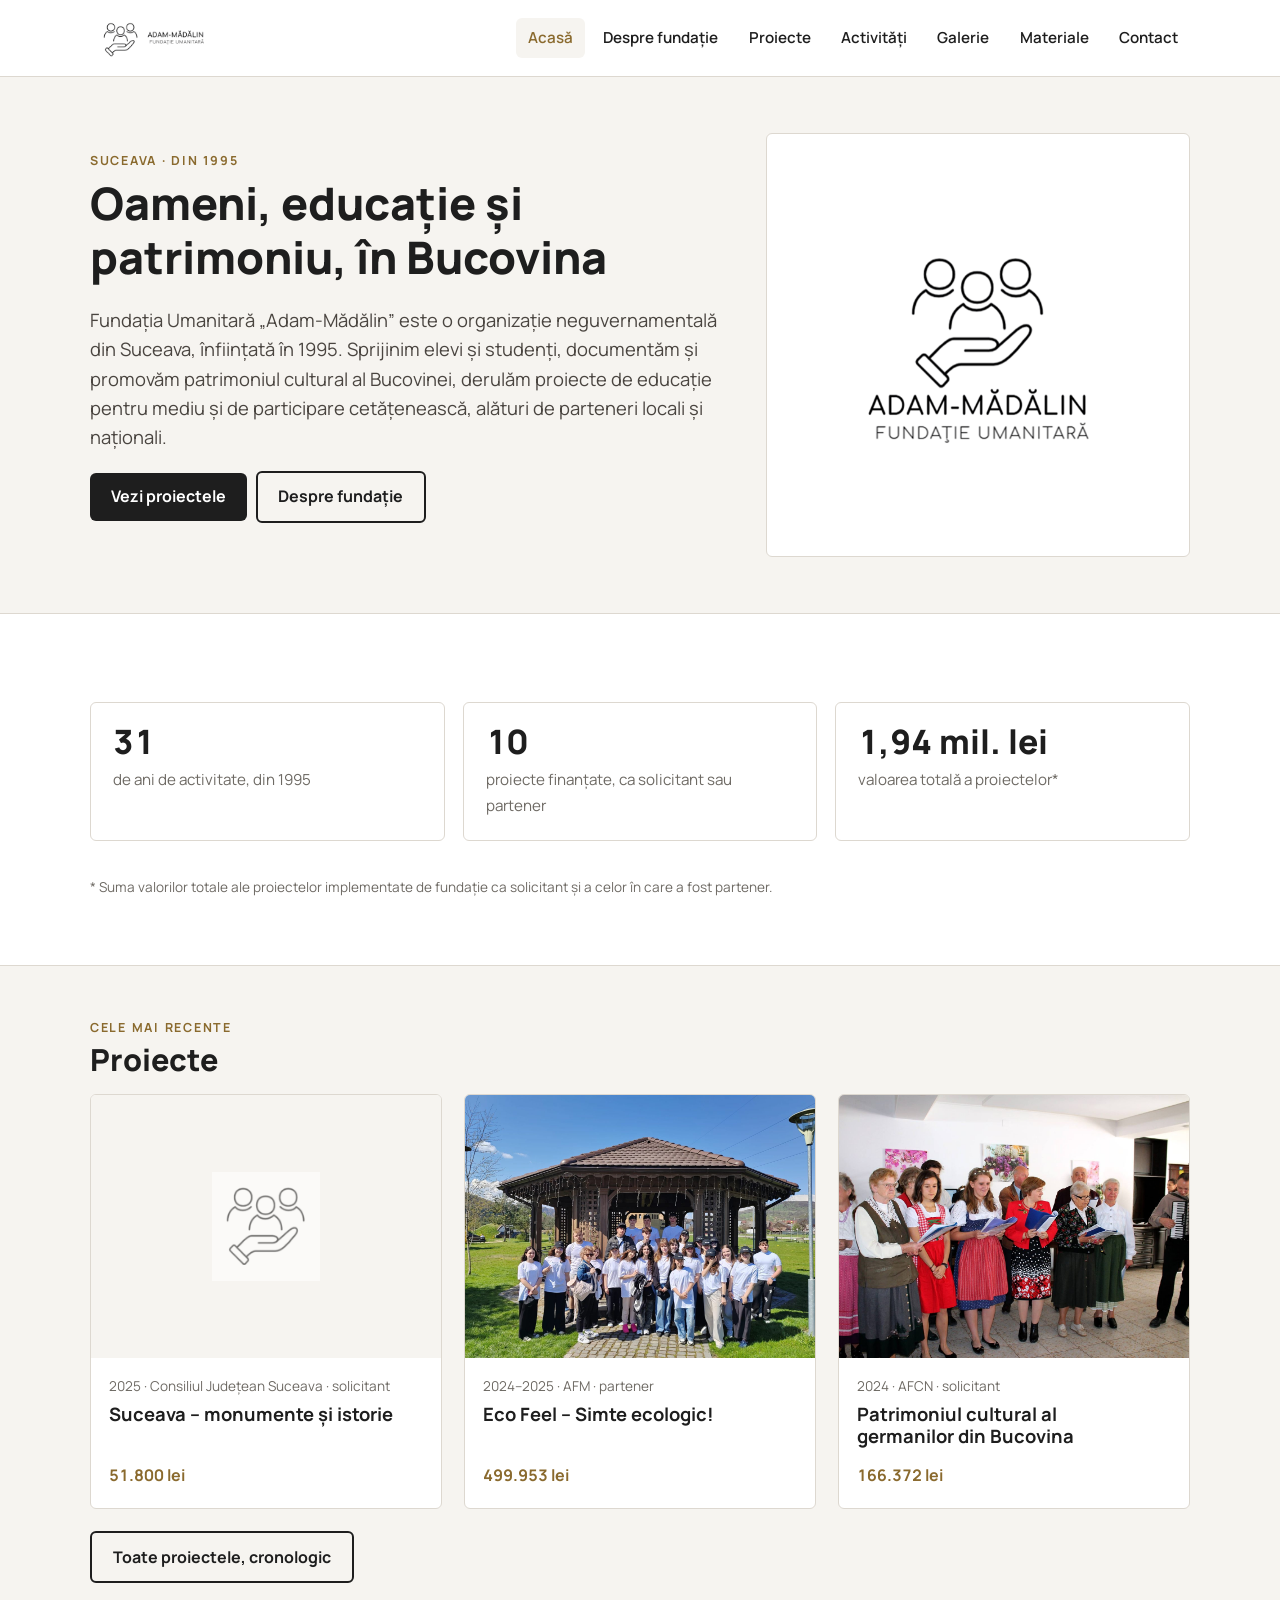
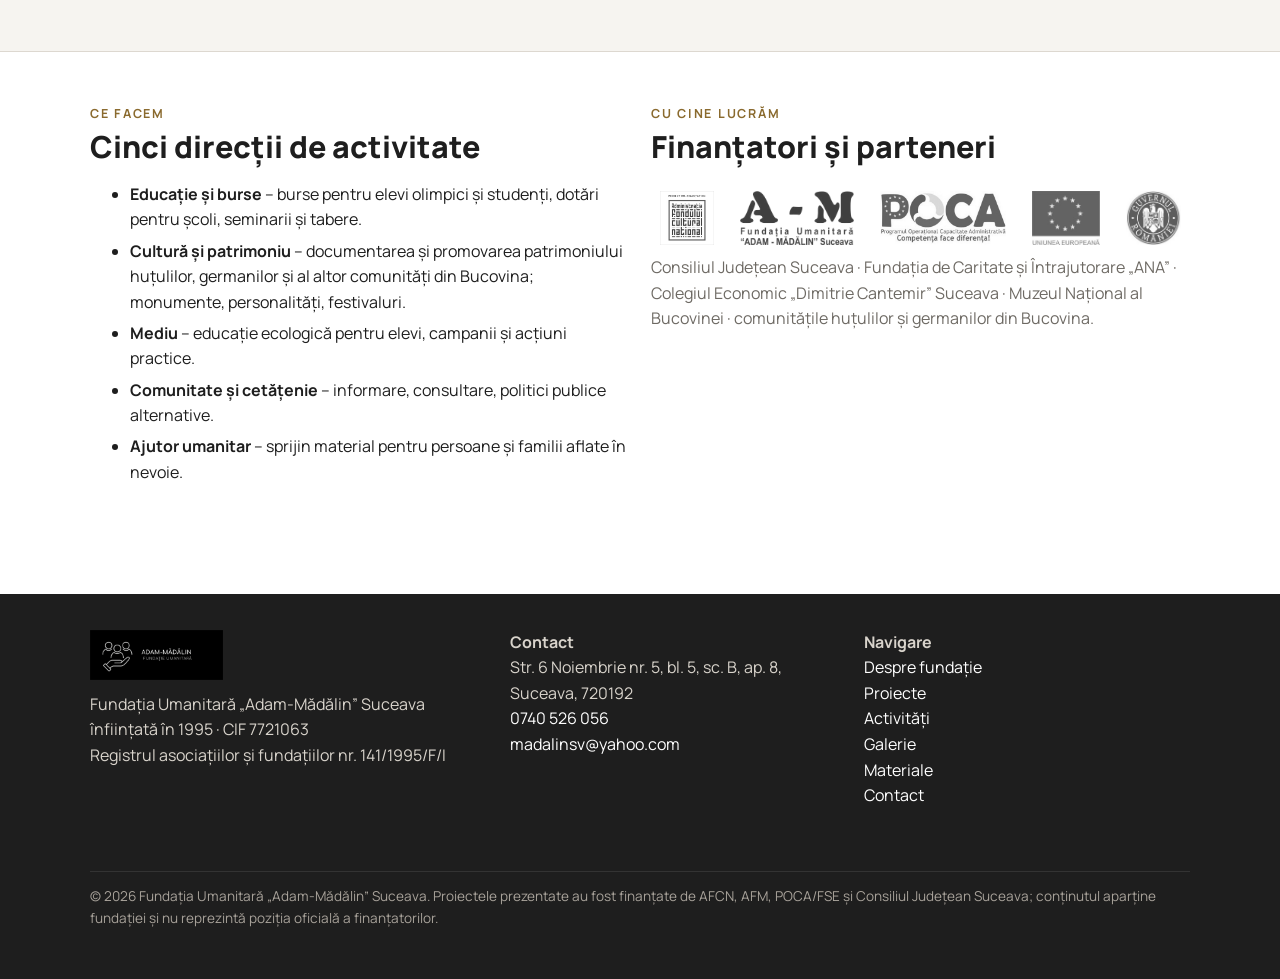
==== index.html @ 2959fd4d "Prima versiune a site-ului amfundatie.ro" ====
<!doctype html>
<html lang="ro">
<head>
<meta charset="utf-8">
<meta name="viewport" content="width=device-width, initial-scale=1">
<title>Acasă – Fundația Umanitară „Adam-Mădălin” Suceava</title>
<meta name="description" content="Fundația Umanitară „Adam-Mădălin” Suceava: din 1995, proiecte de educație, cultură, patrimoniu, mediu și solidaritate în Bucovina.">
<meta property="og:title" content="Acasă – Fundația Umanitară „Adam-Mădălin”">
<meta property="og:description" content="Fundația Umanitară „Adam-Mădălin” Suceava: din 1995, proiecte de educație, cultură, patrimoniu, mediu și solidaritate în Bucovina.">
<meta property="og:image" content="https://www.amfundatie.ro/assets/img/sigla/sigla-patrat.png">
<meta property="og:type" content="website">
<link rel="icon" href="assets/img/sigla/favicon-32.png" sizes="32x32">
<link rel="apple-touch-icon" href="assets/img/sigla/semn-192.png">
<link rel="preconnect" href="https://fonts.googleapis.com"><link rel="preconnect" href="https://fonts.gstatic.com" crossorigin>
<link rel="stylesheet" href="https://fonts.googleapis.com/css2?family=Manrope:wght@500;600;700;800&display=swap">
<link rel="stylesheet" href="assets/css/style.css">
</head>
<body>
<a class="skip" href="#main">Sari la conținut</a>
<header class="top">
  <div class="wrap">
    <a class="brand" href="index.html" aria-label="Acasă"><img src="assets/img/sigla/sigla-orizontal.png" alt="Fundația Umanitară Adam-Mădălin" width="150" height="56"></a>
    <button class="burger" aria-expanded="false" aria-controls="nav" onclick="var n=document.getElementById('nav');n.classList.toggle('open');this.setAttribute('aria-expanded',n.classList.contains('open'))">Meniu ☰</button>
    <nav class="nav" id="nav" aria-label="Meniu principal">
      <a href="index.html" class="on">Acasă</a>
      <a href="despre.html">Despre fundație</a>
      <a href="proiecte.html">Proiecte</a>
      <a href="activitati.html">Activități</a>
      <a href="galerie.html">Galerie</a>
      <a href="materiale.html">Materiale</a>
      <a href="contact.html">Contact</a>
    </nav>
  </div>
</header>
<main id="main">
<section class="hero">
  <div class="wrap">
    <div>
      <div class="eyebrow">Suceava · din 1995</div>
      <h1>Oameni, educație și patrimoniu, în Bucovina</h1>
      <p class="lead">Fundația Umanitară „Adam-Mădălin” este o organizație neguvernamentală din Suceava, înființată în 1995. Sprijinim elevi și studenți, documentăm și promovăm patrimoniul cultural al Bucovinei, derulăm proiecte de educație pentru mediu și de participare cetățenească, alături de parteneri locali și naționali.</p>
      <p><a class="btn" href="proiecte.html">Vezi proiectele</a> &nbsp; <a class="btn ghost" href="despre.html">Despre fundație</a></p>
    </div>
    <div class="art"><img src="assets/img/sigla/sigla-patrat.png" alt="Sigla Fundației Umanitare Adam-Mădălin" width="600" height="600"></div>
  </div>
</section>

<section class="s">
  <div class="wrap">
    <div class="stats">
      <div class="stat"><b>31</b><span>de ani de activitate, din 1995</span></div>
      <div class="stat"><b>10</b><span>proiecte finanțate, ca solicitant sau partener</span></div>
      <div class="stat"><b>1,94 mil. lei</b><span>valoarea totală a proiectelor*</span></div>
    </div>
    <p class="muted" style="font-size:.85rem">* Suma valorilor totale ale proiectelor implementate de fundație ca solicitant și a celor în care a fost partener.</p>
  </div>
</section>

<section class="s alt">
  <div class="wrap">
    <div class="eyebrow">Cele mai recente</div>
    <h2>Proiecte</h2>
    <div class="grid">
<article class="card">
  <a class="img ph" href="proiecte/suceava-monumente-si-istorie.html"><img src="assets/img/sigla/semn.png" alt="" loading="lazy"></a>
  <div class="body">
    <div class="meta">2025 · Consiliul Județean Suceava · solicitant</div>
    <h3><a href="proiecte/suceava-monumente-si-istorie.html">Suceava – monumente și istorie</a></h3>
    <div class="val">51.800 lei</div>
  </div>
</article>
<article class="card">
  <a class="img" href="proiecte/ecofeel.html"><img src="assets/img/ecofeel/tabara-grup.jpg" alt="" loading="lazy"></a>
  <div class="body">
    <div class="meta">2024–2025 · AFM · partener</div>
    <h3><a href="proiecte/ecofeel.html">Eco Feel – Simte ecologic!</a></h3>
    <div class="val">499.953 lei</div>
  </div>
</article>
<article class="card">
  <a class="img" href="proiecte/patrimoniul-germanilor-din-bucovina.html"><img src="assets/img/germani/grup-costume.jpg" alt="" loading="lazy"></a>
  <div class="body">
    <div class="meta">2024 · AFCN · solicitant</div>
    <h3><a href="proiecte/patrimoniul-germanilor-din-bucovina.html">Patrimoniul cultural al germanilor din Bucovina</a></h3>
    <div class="val">166.372 lei</div>
  </div>
</article>
    </div>
    <p style="margin-top:22px"><a class="btn ghost" href="proiecte.html">Toate proiectele, cronologic</a></p>
  </div>
</section>

<section class="s">
  <div class="wrap">
    <div class="grid two">
      <div>
        <div class="eyebrow">Ce facem</div>
        <h2>Cinci direcții de activitate</h2>
        <ul class="prose">
          <li><strong>Educație și burse</strong> – burse pentru elevi olimpici și studenți, dotări pentru școli, seminarii și tabere.</li>
          <li><strong>Cultură și patrimoniu</strong> – documentarea și promovarea patrimoniului huțulilor, germanilor și al altor comunități din Bucovina; monumente, personalități, festivaluri.</li>
          <li><strong>Mediu</strong> – educație ecologică pentru elevi, campanii și acțiuni practice.</li>
          <li><strong>Comunitate și cetățenie</strong> – informare, consultare, politici publice alternative.</li>
          <li><strong>Ajutor umanitar</strong> – sprijin material pentru persoane și familii aflate în nevoie.</li>
        </ul>
      </div>
      <div>
        <div class="eyebrow">Cu cine lucrăm</div>
        <h2>Finanțatori și parteneri</h2>
        <div class="logos">
          <img src="assets/img/sigle/afcn.jpg" alt="Administrația Fondului Cultural Național" loading="lazy">
          <img src="assets/img/sigle/afm.png" alt="Administrația Fondului pentru Mediu" loading="lazy">
          <img src="assets/img/sigle/poca.jpg" alt="Programul Operațional Capacitate Administrativă" loading="lazy">
          <img src="assets/img/sigle/ue.jpg" alt="Uniunea Europeană" loading="lazy">
          <img src="assets/img/sigle/guvern.jpg" alt="Guvernul României" loading="lazy">
        </div>
        <p class="muted">Consiliul Județean Suceava · Fundația de Caritate și Întrajutorare „ANA” · Colegiul Economic „Dimitrie Cantemir” Suceava · Muzeul Național al Bucovinei · comunitățile huțulilor și germanilor din Bucovina.</p>
      </div>
    </div>
  </div>
</section>
</main>
<footer>
  <div class="wrap">
    <div>
      <img src="assets/img/sigla/sigla-orizontal-fond-inchis.png" alt="" width="200" height="75">
      <p>Fundația Umanitară „Adam-Mădălin” Suceava<br>înființată în 1995 · CIF 7721063<br>Registrul asociațiilor și fundațiilor nr. 141/1995/F/I</p>
    </div>
    <div>
      <p><strong>Contact</strong><br>Str. 6 Noiembrie nr. 5, bl. 5, sc. B, ap. 8, Suceava, 720192<br><a href="tel:+40740526056">0740 526 056</a><br><a href="mailto:madalinsv@yahoo.com">madalinsv@yahoo.com</a></p>
    </div>
    <div>
      <p><strong>Navigare</strong><br><a href="despre.html">Despre fundație</a><br><a href="proiecte.html">Proiecte</a><br><a href="activitati.html">Activități</a><br><a href="galerie.html">Galerie</a><br><a href="materiale.html">Materiale</a><br><a href="contact.html">Contact</a></p>
    </div>
    <p class="small">© 2026 Fundația Umanitară „Adam-Mădălin” Suceava. Proiectele prezentate au fost finanțate de AFCN, AFM, POCA/FSE și Consiliul Județean Suceava; conținutul aparține fundației și nu reprezintă poziția oficială a finanțatorilor.</p>
  </div>
</footer>
</body>
</html>
---- assets/css/style.css ----
/* Fundația Umanitară „Adam-Mădălin" – amfundatie.ro */
:root{
  --ink:#1E1E1E; --ink-2:#4A4540; --muted:#6E6A64; --line:#DDD8D0;
  --bg:#FFFFFF; --bg-2:#F6F4F0; --accent:#B08D3C; --accent-ink:#8A6A2E;
  --max:1140px; --radius:6px;
  font-size:16px;
}
*{box-sizing:border-box}
html{scroll-behavior:smooth}
body{margin:0;background:var(--bg);color:var(--ink);font-family:Manrope,"Segoe UI",Arial,sans-serif;line-height:1.6}
img{max-width:100%;height:auto;display:block}
a{color:var(--accent-ink);text-decoration:none}
a:hover{text-decoration:underline}
h1,h2,h3{line-height:1.2;text-wrap:balance;margin:0 0 .5em}
h1{font-size:clamp(1.9rem,4vw,2.8rem);font-weight:800}
h2{font-size:clamp(1.4rem,2.6vw,1.9rem);font-weight:800}
h3{font-size:1.15rem;font-weight:700}
p{margin:0 0 1em}
.wrap{max-width:var(--max);margin:0 auto;padding-inline:20px}
.eyebrow{font-size:.78rem;letter-spacing:.14em;text-transform:uppercase;color:var(--accent-ink);font-weight:700;margin-bottom:.4em}
.muted{color:var(--muted)}
.btn{display:inline-block;background:var(--ink);color:#fff;padding:.7em 1.3em;border-radius:var(--radius);font-weight:700;text-decoration:none}
.btn:hover{background:#000;text-decoration:none}
.btn.ghost{background:transparent;color:var(--ink);border:2px solid var(--ink)}
.btn.ghost:hover{background:var(--ink);color:#fff}

/* antet */
.top{position:sticky;top:0;z-index:20;background:rgba(255,255,255,.96);backdrop-filter:blur(6px);border-bottom:1px solid var(--line)}
.top .wrap{display:flex;align-items:center;justify-content:space-between;gap:16px;min-height:76px}
.brand img{height:56px;width:auto}
.nav{display:flex;gap:6px;flex-wrap:wrap}
.nav a{padding:.5em .8em;border-radius:var(--radius);color:var(--ink);font-weight:600;font-size:.95rem}
.nav a:hover,.nav a.on{background:var(--bg-2);text-decoration:none}
.nav a.on{color:var(--accent-ink)}
.burger{display:none;background:none;border:1px solid var(--line);border-radius:var(--radius);padding:.45em .7em;font:inherit;cursor:pointer}
@media(max-width:820px){
  .burger{display:inline-block}
  .nav{display:none;width:100%;flex-direction:column;padding-bottom:12px}
  .nav.open{display:flex}
  .top .wrap{flex-wrap:wrap}
}

/* hero */
.hero{background:var(--bg-2);border-bottom:1px solid var(--line)}
.hero .wrap{display:grid;grid-template-columns:1.2fr .8fr;gap:40px;align-items:center;padding-block:56px}
.hero p.lead{font-size:1.15rem;color:var(--ink-2);max-width:60ch}
.hero .art{background:#fff;border:1px solid var(--line);border-radius:var(--radius);padding:28px}
@media(max-width:820px){.hero .wrap{grid-template-columns:1fr;padding-block:36px}}

/* cifre */
.stats{display:grid;grid-template-columns:repeat(3,1fr);gap:18px;margin:36px 0}
.stat{border:1px solid var(--line);border-radius:var(--radius);padding:22px;background:#fff}
.stat b{display:block;font-size:2.1rem;font-weight:800;line-height:1;margin-bottom:.25em;font-variant-numeric:tabular-nums}
.stat span{color:var(--muted);font-size:.95rem}
@media(max-width:700px){.stats{grid-template-columns:1fr}}

/* secțiuni */
section.s{padding-block:52px}
section.s.alt{background:var(--bg-2);border-top:1px solid var(--line);border-bottom:1px solid var(--line)}
.grid{display:grid;grid-template-columns:repeat(3,1fr);gap:22px}
.grid.two{grid-template-columns:repeat(2,1fr)}
@media(max-width:900px){.grid,.grid.two{grid-template-columns:repeat(2,1fr)}}
@media(max-width:600px){.grid,.grid.two{grid-template-columns:1fr}}

/* card proiect */
.card{border:1px solid var(--line);border-radius:var(--radius);overflow:hidden;background:#fff;display:flex;flex-direction:column}
.card .img{aspect-ratio:4/3;background:var(--bg-2);overflow:hidden}
.card .img img{width:100%;height:100%;object-fit:cover}
.card .img.ph img{object-fit:contain;padding:22%;opacity:.55}
.card .body{padding:18px 18px 20px;display:flex;flex-direction:column;gap:6px;flex:1}
.card .meta{font-size:.85rem;color:var(--muted)}
.card h3 a{color:var(--ink)}
.card .val{margin-top:auto;font-weight:700;color:var(--accent-ink);font-variant-numeric:tabular-nums}
.tag{display:inline-block;font-size:.75rem;letter-spacing:.08em;text-transform:uppercase;padding:.2em .6em;border-radius:999px;background:var(--bg-2);color:var(--ink-2);font-weight:700}

/* pagină proiect */
.pageh{background:var(--bg-2);border-bottom:1px solid var(--line);padding-block:40px}
.pageh .wrap{max-width:var(--max)}
.facts{display:grid;grid-template-columns:repeat(auto-fit,minmax(200px,1fr));gap:14px;margin:24px 0}
.facts div{border:1px solid var(--line);border-radius:var(--radius);padding:14px 16px;background:#fff}
.facts b{display:block;font-size:.78rem;letter-spacing:.1em;text-transform:uppercase;color:var(--muted);margin-bottom:.3em}
.prose{max-width:72ch}
.prose ul{padding-left:1.2em}
.prose li{margin-bottom:.35em}
.gal{display:grid;grid-template-columns:repeat(3,1fr);gap:12px;margin:20px 0}
.gal a{display:block;aspect-ratio:4/3;overflow:hidden;border-radius:var(--radius);background:var(--bg-2)}
.gal img{width:100%;height:100%;object-fit:cover;transition:transform .3s}
.gal a:hover img{transform:scale(1.03)}
@media(max-width:700px){.gal{grid-template-columns:repeat(2,1fr)}}
.videos{display:grid;grid-template-columns:repeat(2,1fr);gap:18px}
.videos iframe{width:100%;aspect-ratio:16/9;border:0;border-radius:var(--radius);background:#000}
@media(max-width:700px){.videos{grid-template-columns:1fr}}

/* tabel proiecte */
.tbl{width:100%;border-collapse:collapse;font-size:.95rem}
.tbl th,.tbl td{text-align:left;padding:.7em .6em;border-bottom:1px solid var(--line);vertical-align:top}
.tbl th{font-size:.78rem;letter-spacing:.1em;text-transform:uppercase;color:var(--muted)}
.tbl td.num{text-align:right;white-space:nowrap;font-variant-numeric:tabular-nums}
.tblwrap{overflow-x:auto}

/* sigle parteneri */
.logos{display:flex;flex-wrap:wrap;gap:26px;align-items:center;justify-content:center;padding:10px 0}
.logos img{height:54px;width:auto;filter:grayscale(1);opacity:.75;transition:.2s}
.logos img:hover{filter:none;opacity:1}

/* contact */
.contact{display:grid;grid-template-columns:1fr 1fr;gap:30px}
.contact .box{border:1px solid var(--line);border-radius:var(--radius);padding:22px;background:#fff}
.contact .box p{margin:0 0 .6em}
.contact iframe{width:100%;min-height:320px;border:0;border-radius:var(--radius)}
@media(max-width:760px){.contact{grid-template-columns:1fr}}

/* subsol */
footer{background:var(--ink);color:#D8D3CB;padding-block:36px;margin-top:40px}
footer .wrap{display:grid;grid-template-columns:1.2fr 1fr 1fr;gap:28px}
footer a{color:#fff}
footer img{height:50px;width:auto;margin-bottom:12px}
footer .small{font-size:.85rem;color:#A8A29A;margin-top:18px;grid-column:1/-1;border-top:1px solid #333;padding-top:14px}
@media(max-width:760px){footer .wrap{grid-template-columns:1fr}}

/* accesibilitate */
:focus-visible{outline:3px solid var(--accent);outline-offset:2px}
.skip{position:absolute;left:-9999px}
.skip:focus{left:12px;top:12px;background:#fff;padding:.5em 1em;z-index:99}
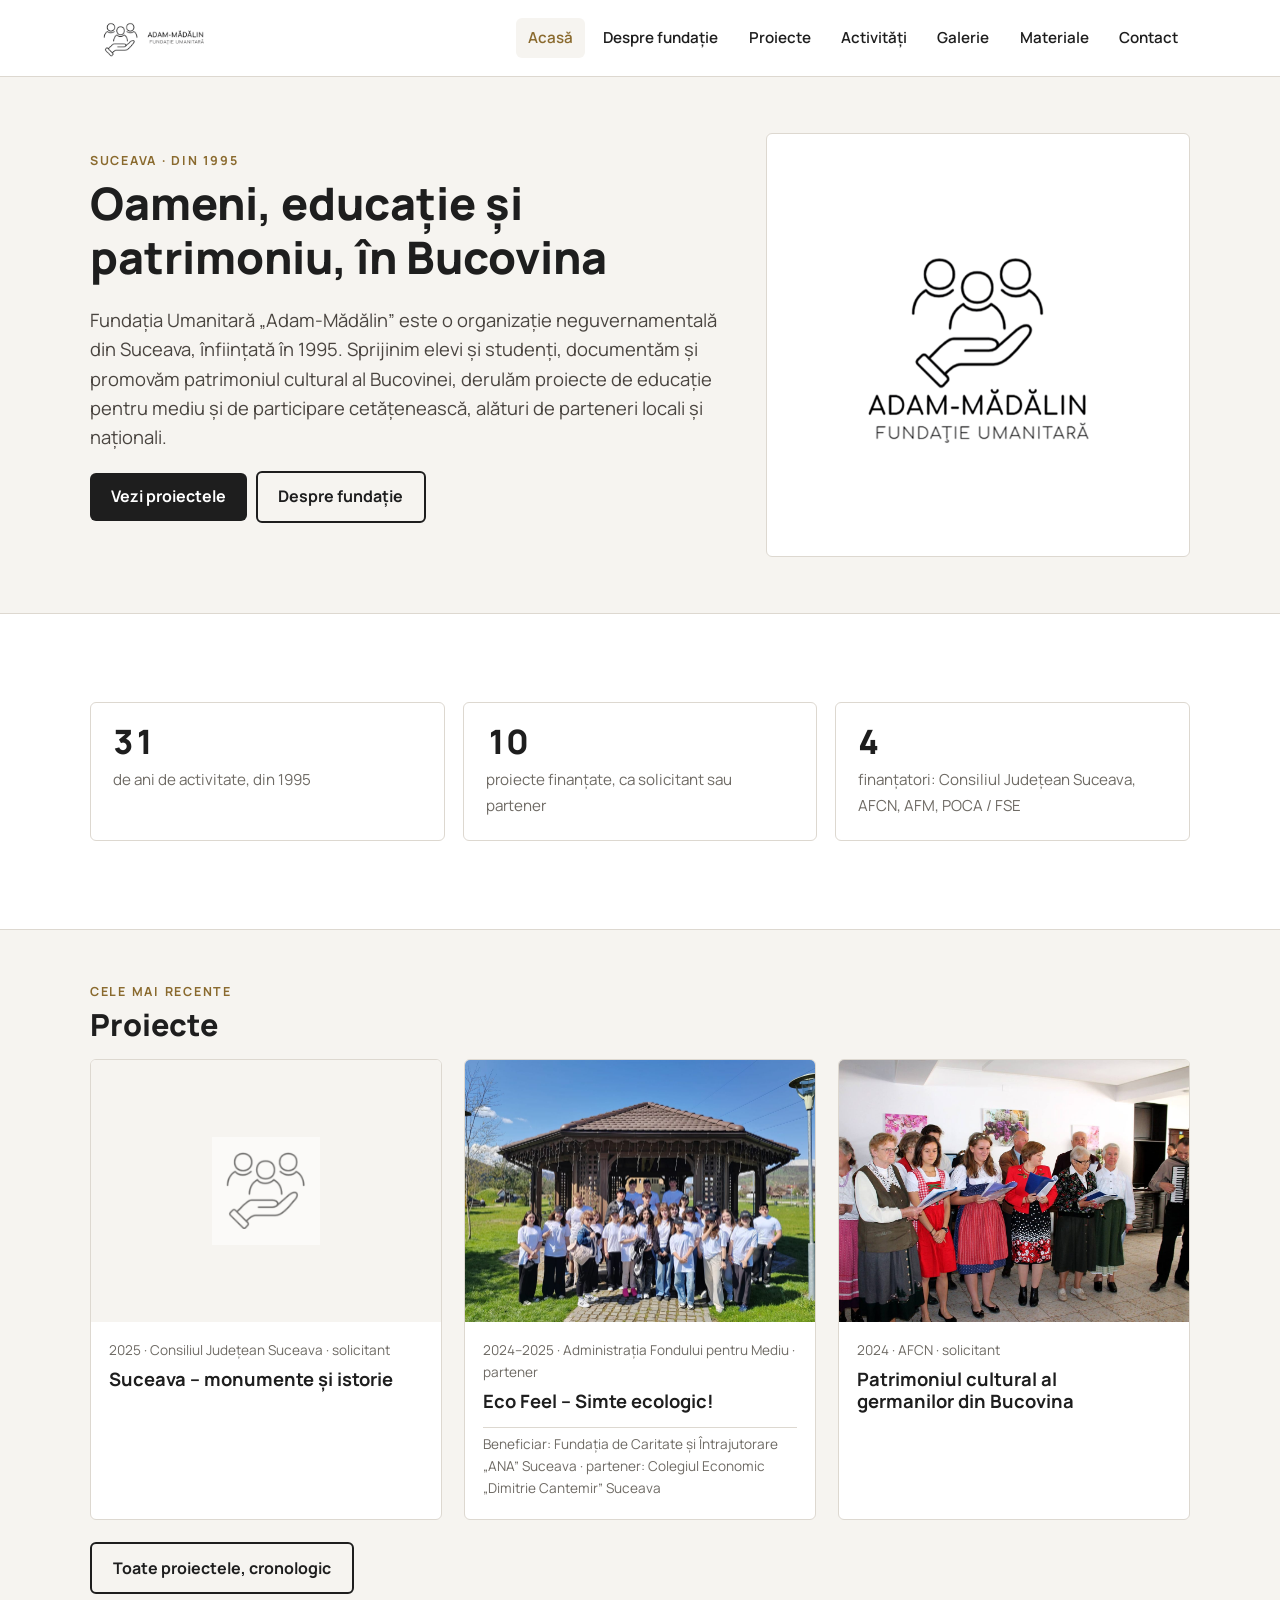
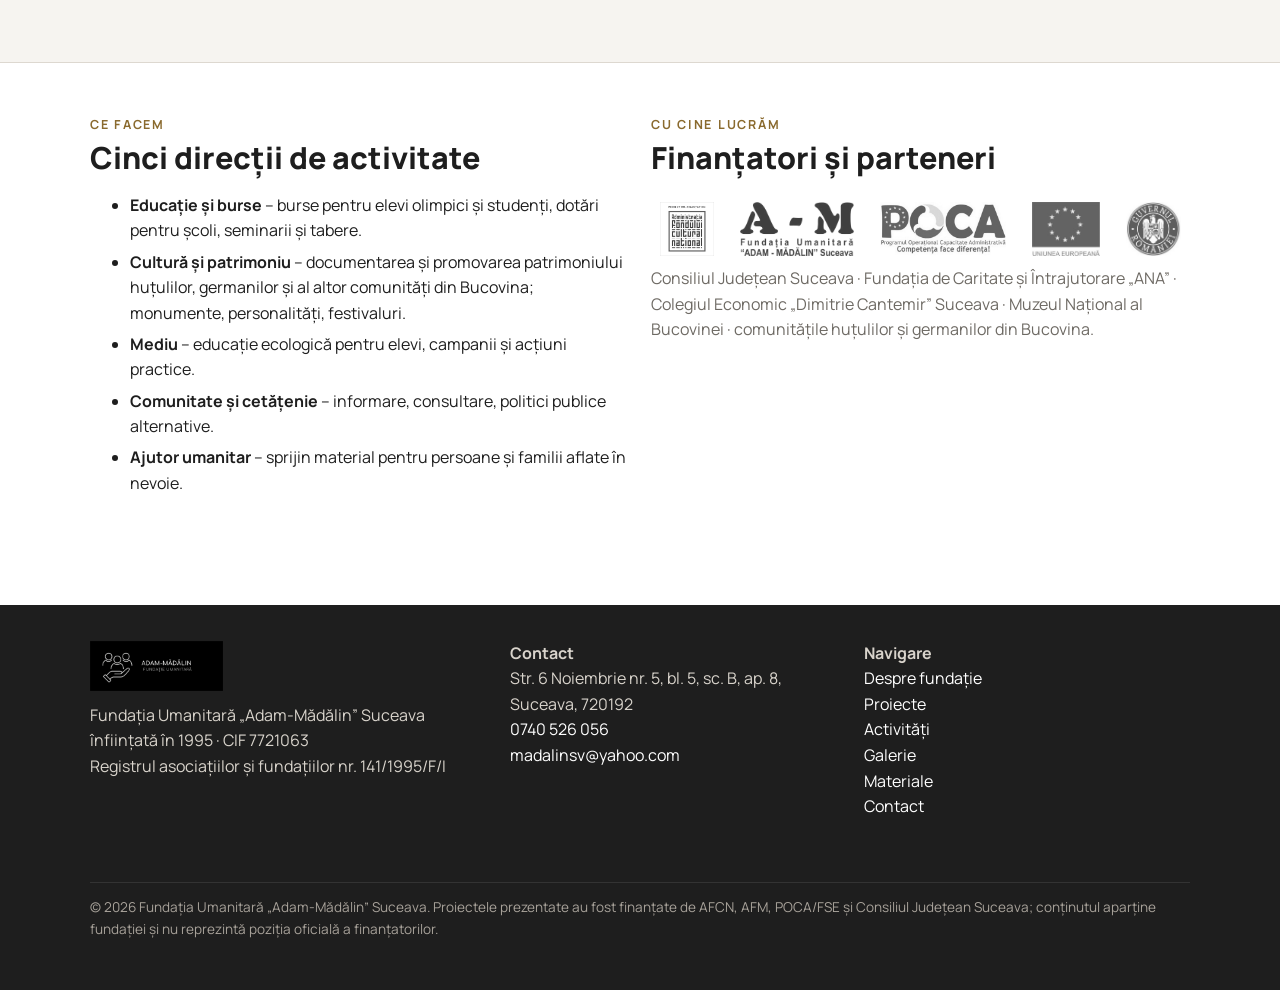
==== commit 81deb316: "Fără sume: doar finanțator și parteneri; sumele din comunicate/afiș/foto pixelate Co-Authored-By: Cl" ====
--- a/index.html
+++ b/index.html
@@ -50,9 +50,8 @@
     <div class="stats">
       <div class="stat"><b>31</b><span>de ani de activitate, din 1995</span></div>
       <div class="stat"><b>10</b><span>proiecte finanțate, ca solicitant sau partener</span></div>
-      <div class="stat"><b>1,94 mil. lei</b><span>valoarea totală a proiectelor*</span></div>
+      <div class="stat"><b>4</b><span>finanțatori: Consiliul Județean Suceava, AFCN, AFM, POCA / FSE</span></div>
     </div>
-    <p class="muted" style="font-size:.85rem">* Suma valorilor totale ale proiectelor implementate de fundație ca solicitant și a celor în care a fost partener.</p>
   </div>
 </section>
 
@@ -66,15 +65,14 @@
   <div class="body">
     <div class="meta">2025 · Consiliul Județean Suceava · solicitant</div>
     <h3><a href="proiecte/suceava-monumente-si-istorie.html">Suceava – monumente și istorie</a></h3>
-    <div class="val">51.800 lei</div>
   </div>
 </article>
 <article class="card">
   <a class="img" href="proiecte/ecofeel.html"><img src="assets/img/ecofeel/tabara-grup.jpg" alt="" loading="lazy"></a>
   <div class="body">
-    <div class="meta">2024–2025 · AFM · partener</div>
+    <div class="meta">2024–2025 · Administrația Fondului pentru Mediu · partener</div>
     <h3><a href="proiecte/ecofeel.html">Eco Feel – Simte ecologic!</a></h3>
-    <div class="val">499.953 lei</div>
+    <div class="val">Beneficiar: Fundația de Caritate și Întrajutorare „ANA” Suceava · partener: Colegiul Economic „Dimitrie Cantemir” Suceava</div>
   </div>
 </article>
 <article class="card">
@@ -82,7 +80,6 @@
   <div class="body">
     <div class="meta">2024 · AFCN · solicitant</div>
     <h3><a href="proiecte/patrimoniul-germanilor-din-bucovina.html">Patrimoniul cultural al germanilor din Bucovina</a></h3>
-    <div class="val">166.372 lei</div>
   </div>
 </article>
     </div>
--- a/assets/css/style.css
+++ b/assets/css/style.css
@@ -70,7 +70,7 @@
 .card .body{padding:18px 18px 20px;display:flex;flex-direction:column;gap:6px;flex:1}
 .card .meta{font-size:.85rem;color:var(--muted)}
 .card h3 a{color:var(--ink)}
-.card .val{margin-top:auto;font-weight:700;color:var(--accent-ink);font-variant-numeric:tabular-nums}
+.card .val{margin-top:auto;font-size:.85rem;color:var(--muted);padding-top:6px;border-top:1px solid var(--line)}
 .tag{display:inline-block;font-size:.75rem;letter-spacing:.08em;text-transform:uppercase;padding:.2em .6em;border-radius:999px;background:var(--bg-2);color:var(--ink-2);font-weight:700}
 
 /* pagină proiect */
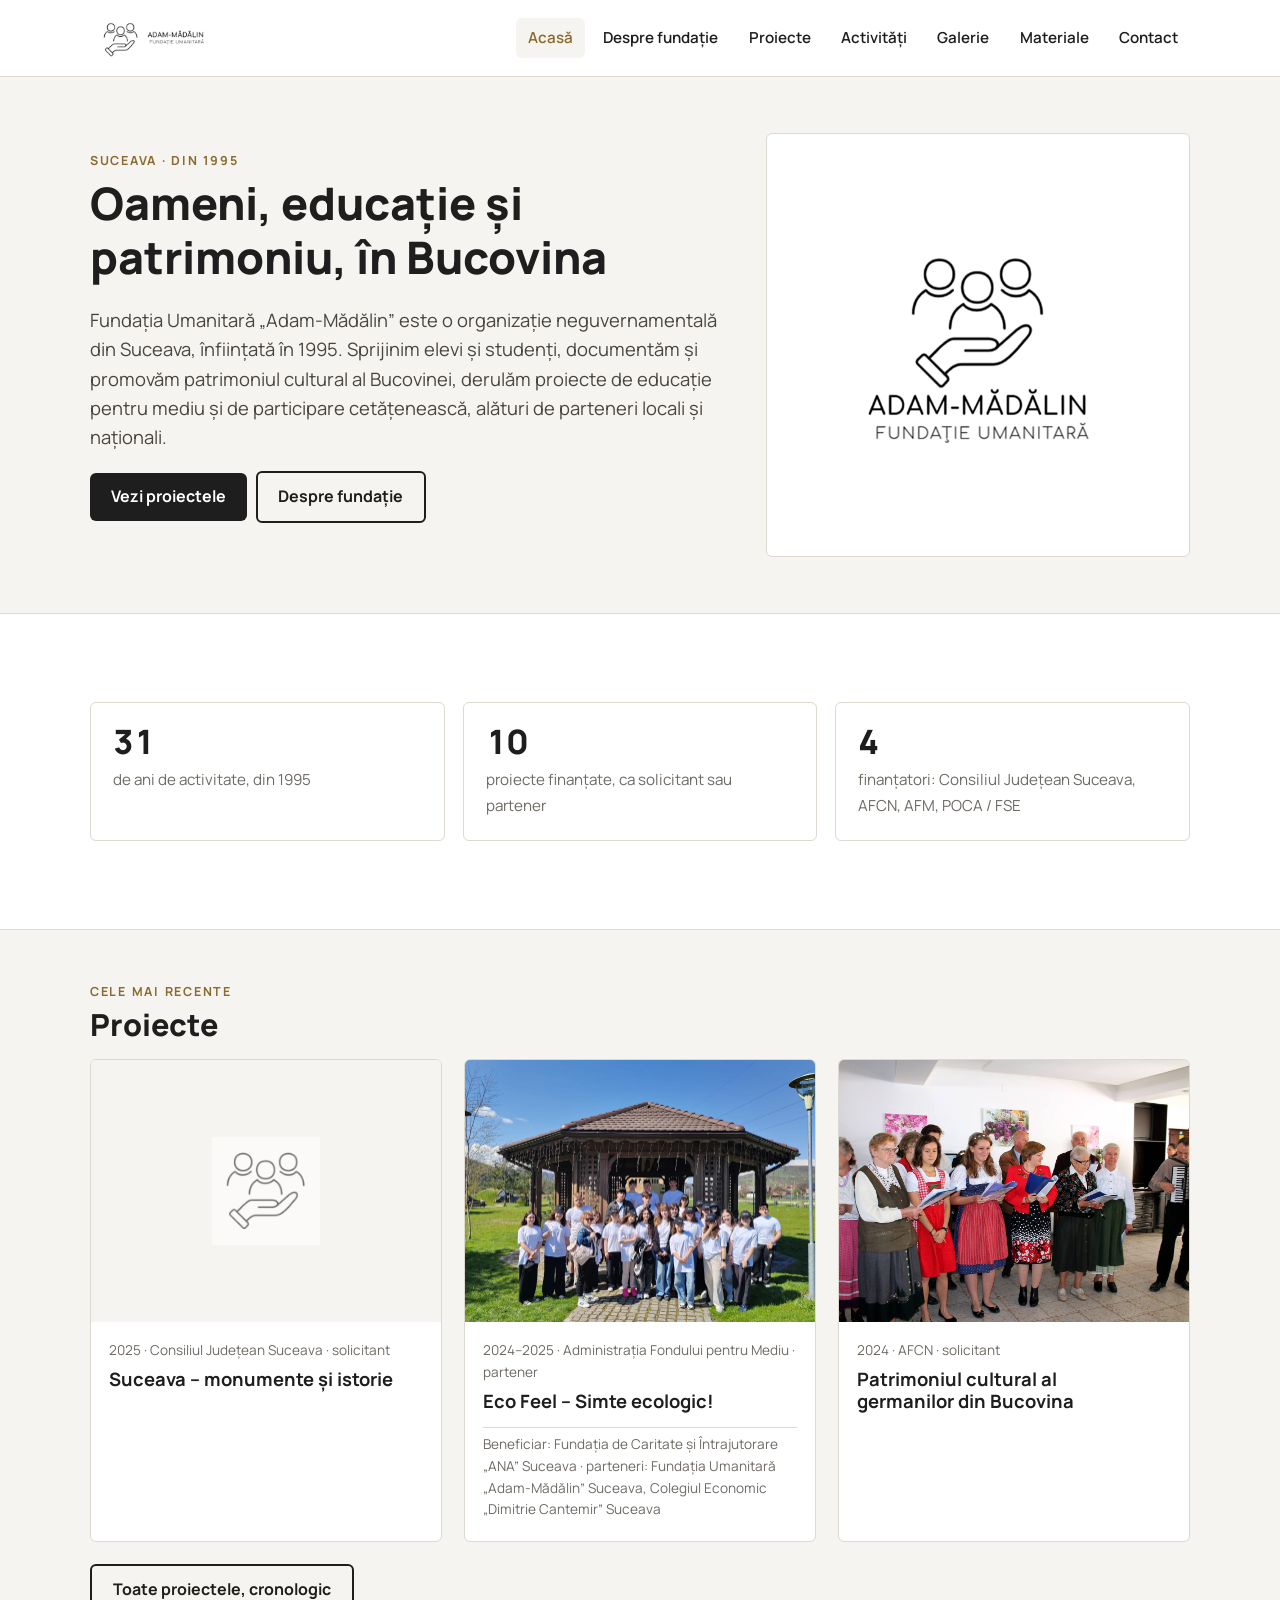
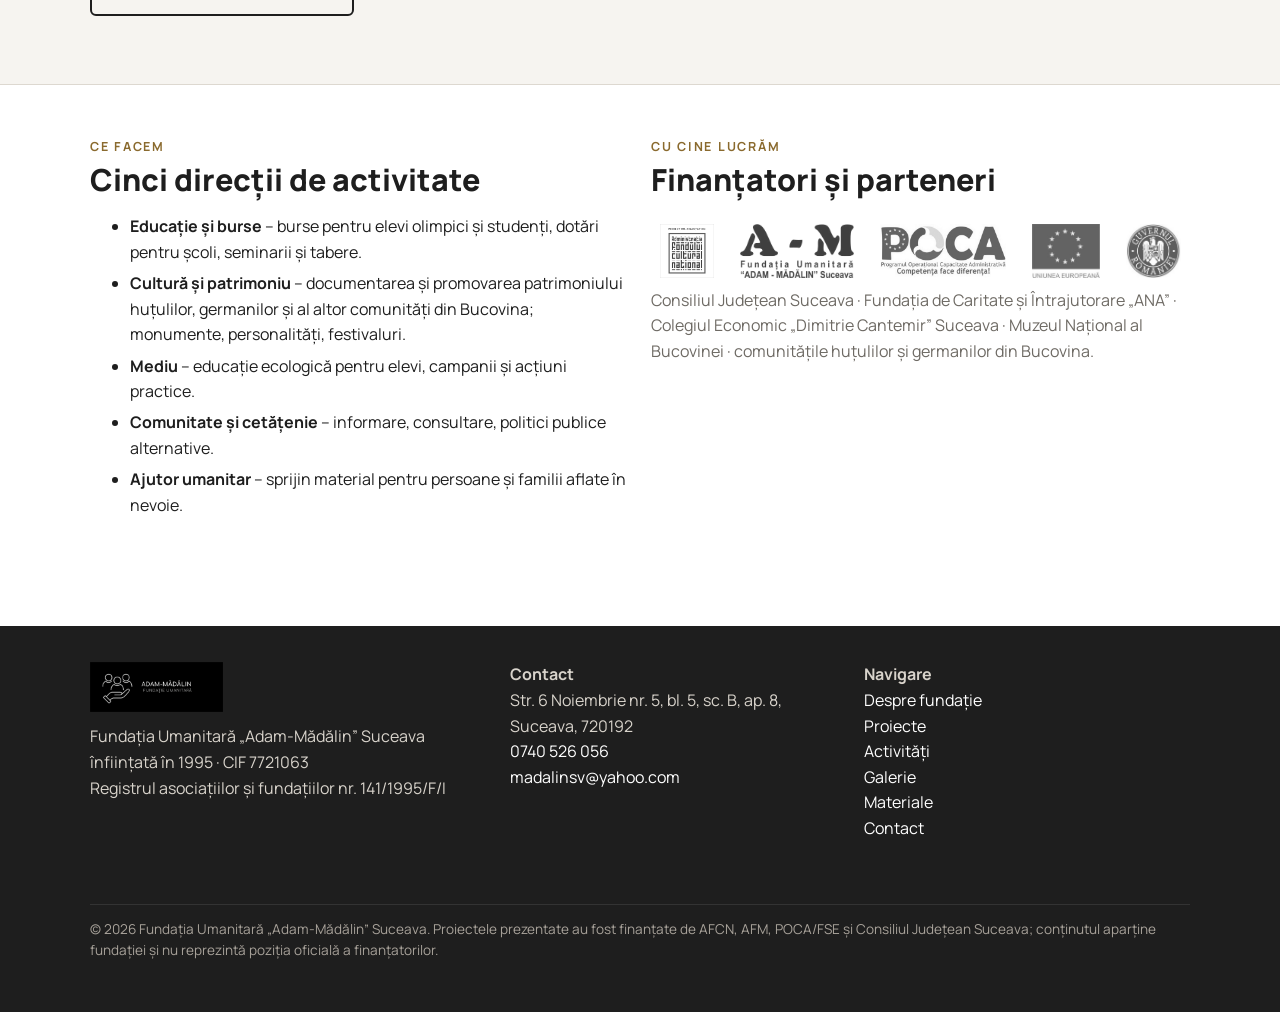
==== commit 2b81ae5a: "Tabel recapitulativ: ordine strict cronologică inversă, fundația numită pe fiecare rând (solicitant " ====
--- a/index.html
+++ b/index.html
@@ -72,7 +72,7 @@
   <div class="body">
     <div class="meta">2024–2025 · Administrația Fondului pentru Mediu · partener</div>
     <h3><a href="proiecte/ecofeel.html">Eco Feel – Simte ecologic!</a></h3>
-    <div class="val">Beneficiar: Fundația de Caritate și Întrajutorare „ANA” Suceava · partener: Colegiul Economic „Dimitrie Cantemir” Suceava</div>
+    <div class="val">Beneficiar: Fundația de Caritate și Întrajutorare „ANA” Suceava · parteneri: Fundația Umanitară „Adam-Mădălin” Suceava, Colegiul Economic „Dimitrie Cantemir” Suceava</div>
   </div>
 </article>
 <article class="card">
